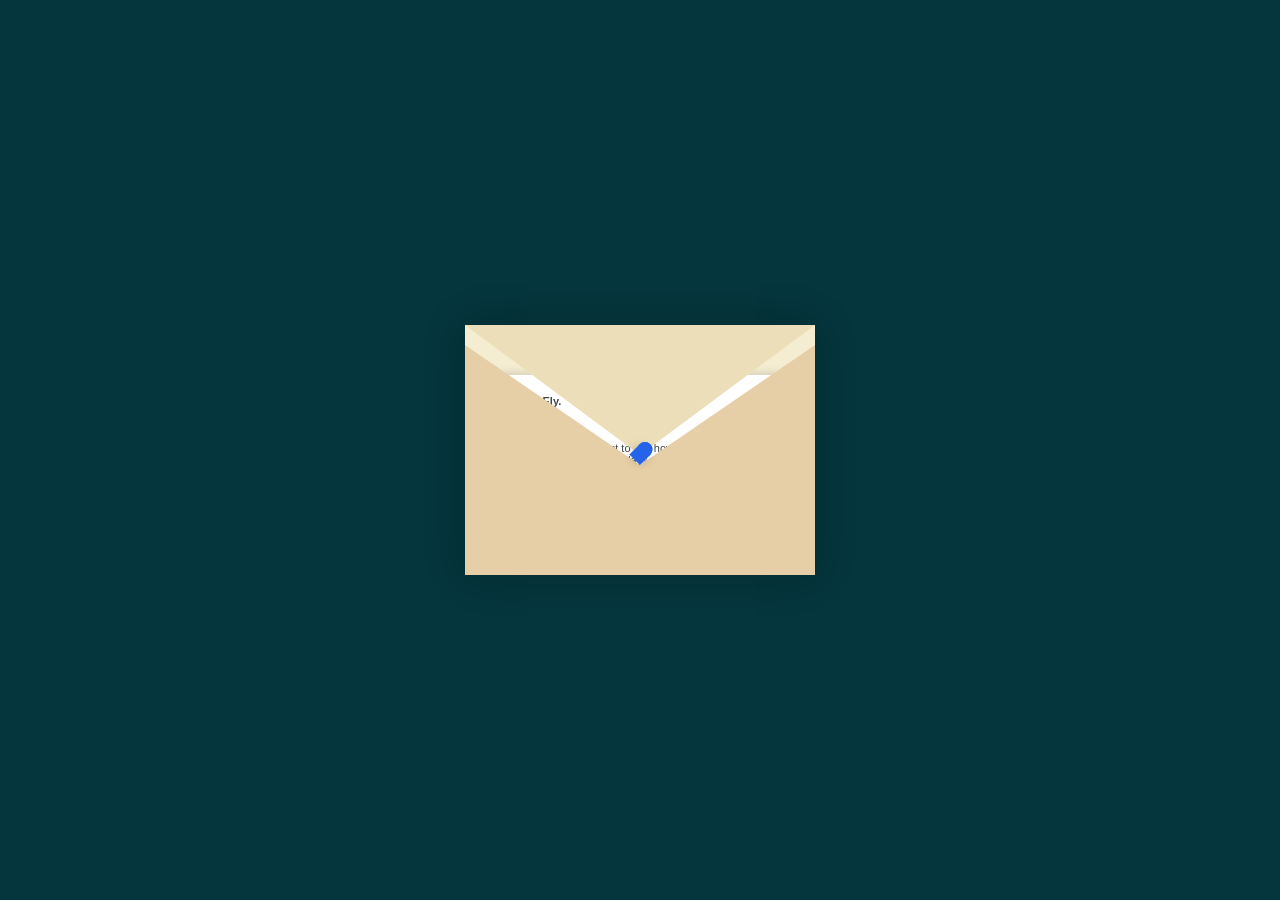
==== index.html @ 729a2709 "Update index.html" ====
<!DOCTYPE html>
<html lang="en">
<head>
    <meta charset="UTF-8">
    <meta http-equiv="X-UA-Compatible" content="IE=edge">
    <meta name="viewport" content="width=device-width, initial-scale=1.0">
    <title>Letter (Open/close on Click)</title>
    <link rel="stylesheet" href="style.css">
</head>
<body>
    <div class="container">
        <div class="envelope-wrapper">
            <!-- Blue Heart Seal in the Middle -->
            <div class="heart"></div>

            <!-- Floating Hearts that appear when opened -->
            <div class="floating-hearts">
                <div class="floating-heart"></div>
                <div class="floating-heart"></div>
                <div class="floating-heart"></div>
                <div class="floating-heart"></div>
            </div>

            <div class="envelope">
                <div class="letter">
                    <div class="text">
                        <strong>Dear Ely.</strong>
                        <p>
                            Dear Ely,
                            <br><br>
                            First of all, I just want to say how happy I am that we crossed paths. My days are instantly brighter just talking to you from all our shared laughter and special moments, to our endless kulitan whether were playing CODM together or just chatting away. Thank you for always matching my energy, for keeping up with my craziness and sense of humor, and for accepting me just as I am.
                            <br><br>
                            I know I can be a bit too kulit sometimes and I'm sorry if I ever get overwhelm, hehe! But the truth is, I only act this way because I feel completely safe with you. You are one of the very few people where I can fully let my guard down and just be completely myself. With you, Ive found a home. I love the way you always welcome me back, like a child coming home to a warm, comforting embrace after a long day. Thank you for making me feel so safe and cherished.
                            <br><br>
                            Ely i like you like I really like you for real, If you're wondering why I've fallen for you, it's because of everything you are. Its the way you talk or chat with me, the way you keeping up with my humor and my kakulitan, the way you care for me that touch my heart so bad that's the reason why I've fallen for you ely. I can't imagine ending my day without thinking of you or talking to you, because you have become the most important person in my world.
                        </p>
                    </div>
                </div>
            </div>
        </div>
    </div>

    <script>
        const envelope = document.querySelector('.envelope-wrapper');
        
        envelope.addEventListener('click', () => {
            envelope.classList.toggle('flap');
        });
    </script>
</body>
</html>
---- style.css ----
:root {
    --primary: #fff;
    --bg-color: rgb(5, 53, 61);
    --bg-envelope-color: #f5edd1;
    --envelope-tab: #ecdeb8;
    --envelope-cover: #e6cfa7;
    --shadow-color: rgba(0,0,0,0.2);
    --txt-color: #444;
    --heart-color: #2563eb; /* Royal blue heart seal */
}

body {
    margin: 0;
    padding: 0;
    box-sizing: border-box;
    background: var(--bg-color);
    display: flex;
    align-items: center;
    justify-content: center;
    height: 100vh;
}

.container {
    display: grid;
    place-items: center;
}

.envelope-wrapper {
    position: relative;
    background: var(--bg-envelope-color);
    box-shadow: 0 0 40px var(--shadow-color);
    width: 350px;
    height: 250px;
    cursor: pointer;
}

.envelope {
    position: absolute;
    top: 0;
    left: 0;
    width: 100%;
    height: 100%;
    overflow: hidden;
}

.envelope::before {
    content: '';
    position: absolute;
    top: 0;
    left: 0;
    z-index: 4;
    border-top: 130px solid var(--envelope-tab);
    border-right: 175px solid transparent;
    border-left: 175px solid transparent;
    transform-origin: top;
    transition: all 0.5s ease-in-out 0.7s;
}

.envelope::after {
    content: '';
    position: absolute;
    bottom: 0;
    left: 0;
    z-index: 2;
    border-top: 120px solid transparent;
    border-left: 175px solid var(--envelope-cover);
    border-right: 175px solid var(--envelope-cover);
    border-bottom: 110px solid var(--envelope-cover);
}

.letter {
    position: absolute;
    bottom: 0;
    left: 10%;
    width: 80%;
    height: 80%;
    background: var(--primary);
    transition: all 1s ease-in-out;
    padding: 20px 15px;
    box-shadow: 0 0 10px var(--shadow-color);
    z-index: 1;
    box-sizing: border-box;
    overflow-y: auto;
}

.letter > .text {
    font-family: 'Gill Sans', 'Gill Sans MT', Calibri, 'Trebuchet MS', sans-serif;
    font-size: 11px;
    color: var(--txt-color);
    text-align: left;
}

.heart {
    position: absolute;
    top: 50%;
    left: 50%;
    width: 15px;
    height: 15px;
    background: var(--heart-color);
    z-index: 5;
    transform: translate(-50%, -20%) rotate(45deg);
    transition: transform 0.5s ease-in-out 1s;
    box-shadow: 0 0 10px var(--shadow-color);
}

.heart::before,
.heart::after {
    content: '';
    position: absolute;
    width: 15px;
    height: 15px;
    background: var(--heart-color);
    border-radius: 50%;
}

.heart::before {
    top: -7.5px;
    left: 0;
}

.heart::after {
    right: 0;
    top: -7.5px;
}

/* Floating Hearts Animation */
.floating-hearts {
    position: absolute;
    width: 100%;
    height: 100%;
    pointer-events: none;
    z-index: 6;
    display: none;
}

.floating-heart {
    position: absolute;
    width: 12px;
    height: 12px;
    background: var(--heart-color);
    transform: rotate(45deg);
    opacity: 0;
}

.floating-heart::before,
.floating-heart::after {
    content: '';
    position: absolute;
    width: 12px;
    height: 12px;
    background: var(--heart-color);
    border-radius: 50%;
}

.floating-heart::before {
    top: -6px;
    left: 0;
}

.floating-heart::after {
    left: -6px;
    top: 0;
}

/* Trigger opening animations when .envelope-wrapper has .flap */
.envelope-wrapper.flap .floating-hearts {
    display: block;
}

.envelope-wrapper.flap .floating-heart:nth-child(1) {
    top: 40%;
    left: 35%;
    animation: floatUp 2s ease-in-out infinite;
    animation-delay: 0.8s;
}

.envelope-wrapper.flap .floating-heart:nth-child(2) {
    top: 40%;
    left: 60%;
    animation: floatUp 2.2s ease-in-out infinite;
    animation-delay: 1.1s;
}

.envelope-wrapper.flap .floating-heart:nth-child(3) {
    top: 30%;
    left: 45%;
    animation: floatUp 1.8s ease-in-out infinite;
    animation-delay: 1.4s;
}

.envelope-wrapper.flap .floating-heart:nth-child(4) {
    top: 35%;
    left: 55%;
    animation: floatUp 2.5s ease-in-out infinite;
    animation-delay: 1.6s;
}

@keyframes floatUp {
    0% {
        transform: translateY(0) scale(0.6) rotate(45deg);
        opacity: 0;
    }
    50% {
        opacity: 0.9;
    }
    100% {
        transform: translateY(-90px) scale(1.3) rotate(45deg);
        opacity: 0;
    }
}

.envelope-wrapper.flap .envelope::before {
    transform: rotateX(180deg);
    z-index: 0;
}

.envelope-wrapper.flap .envelope .letter {
    bottom: 100px;
    transform: scale(1.4);
    transition-delay: 1s;
    z-index: 3;
}

.envelope-wrapper.flap .heart {
    transform: translate(-50%, -20%) rotate(90deg);
    transition-delay: 0.4s;
}
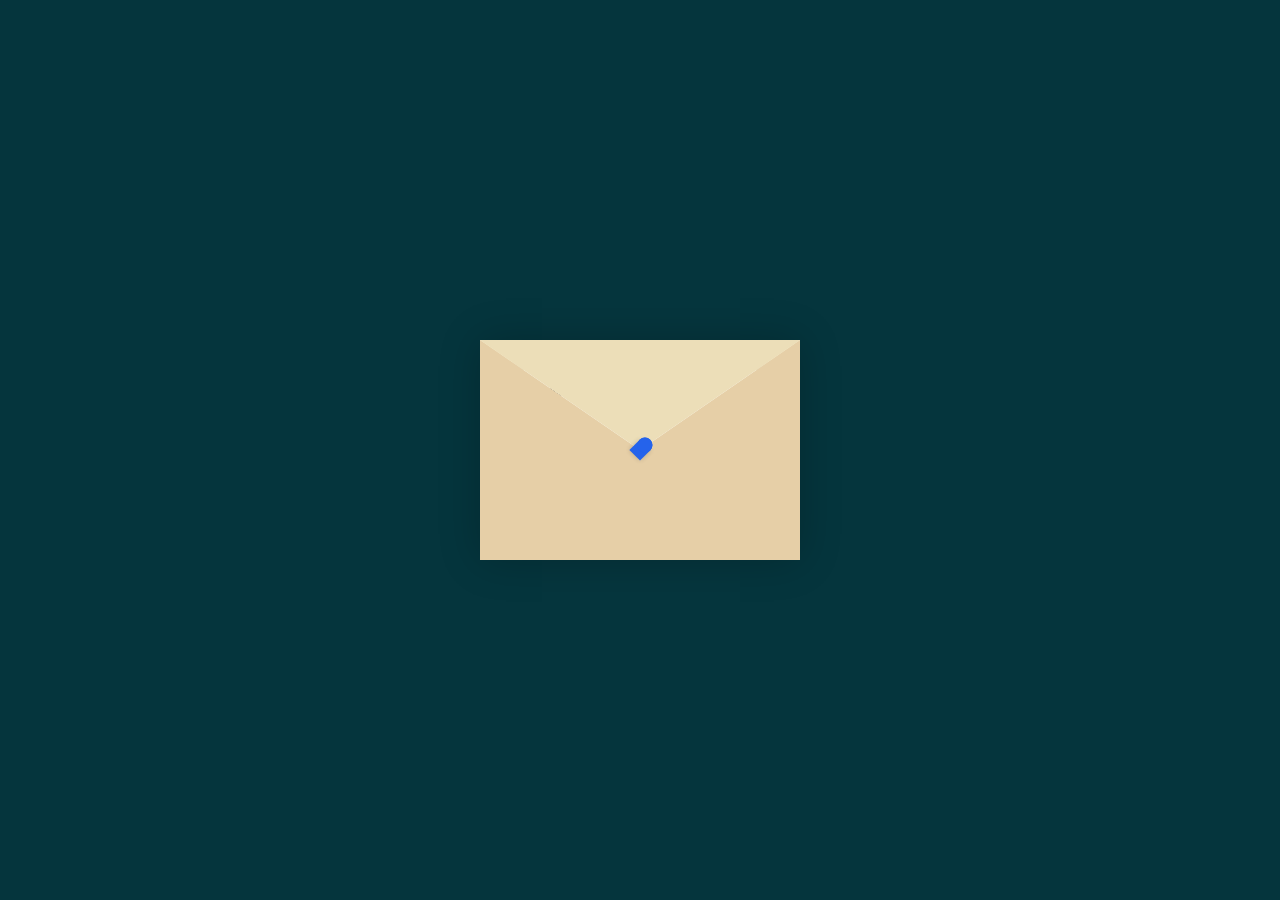
==== commit 4c17fa1a: "Update index.html" ====
--- a/index.html
+++ b/index.html
@@ -49,3 +49,4 @@
     </script>
 </body>
 </html>
+
--- a/style.css
+++ b/style.css
@@ -18,19 +18,21 @@
     align-items: center;
     justify-content: center;
     height: 100vh;
+    overflow: hidden;
 }
 
 .container {
-    display: grid;
-    place-items: center;
+    display: flex;
+    align-items: center;
+    justify-content: center;
 }
 
 .envelope-wrapper {
     position: relative;
     background: var(--bg-envelope-color);
     box-shadow: 0 0 40px var(--shadow-color);
-    width: 350px;
-    height: 250px;
+    width: 320px;
+    height: 220px;
     cursor: pointer;
 }
 
@@ -43,40 +45,43 @@
     overflow: hidden;
 }
 
+/* Envelope Top Flap */
 .envelope::before {
     content: '';
     position: absolute;
     top: 0;
     left: 0;
-    z-index: 4;
-    border-top: 130px solid var(--envelope-tab);
-    border-right: 175px solid transparent;
-    border-left: 175px solid transparent;
+    z-index: 3;
+    border-top: 110px solid var(--envelope-tab);
+    border-right: 160px solid transparent;
+    border-left: 160px solid transparent;
     transform-origin: top;
-    transition: all 0.5s ease-in-out 0.7s;
-}
-
+    transition: transform 0.4s ease-in-out 0.6s;
+}
+
+/* Envelope Bottom Pocket */
 .envelope::after {
     content: '';
     position: absolute;
     bottom: 0;
     left: 0;
     z-index: 2;
-    border-top: 120px solid transparent;
-    border-left: 175px solid var(--envelope-cover);
-    border-right: 175px solid var(--envelope-cover);
+    border-top: 110px solid transparent;
+    border-left: 160px solid var(--envelope-cover);
+    border-right: 160px solid var(--envelope-cover);
     border-bottom: 110px solid var(--envelope-cover);
 }
 
+/* The Letter */
 .letter {
     position: absolute;
-    bottom: 0;
-    left: 10%;
-    width: 80%;
-    height: 80%;
+    bottom: 10px;
+    left: 20px;
+    width: 280px;
+    height: 180px;
     background: var(--primary);
-    transition: all 1s ease-in-out;
-    padding: 20px 15px;
+    transition: all 1s ease-in-out 0.2s;
+    padding: 15px;
     box-shadow: 0 0 10px var(--shadow-color);
     z-index: 1;
     box-sizing: border-box;
@@ -86,10 +91,12 @@
 .letter > .text {
     font-family: 'Gill Sans', 'Gill Sans MT', Calibri, 'Trebuchet MS', sans-serif;
     font-size: 11px;
+    line-height: 1.4;
     color: var(--txt-color);
     text-align: left;
 }
 
+/* Blue Heart Seal in the Middle */
 .heart {
     position: absolute;
     top: 50%;
@@ -97,10 +104,10 @@
     width: 15px;
     height: 15px;
     background: var(--heart-color);
-    z-index: 5;
-    transform: translate(-50%, -20%) rotate(45deg);
-    transition: transform 0.5s ease-in-out 1s;
-    box-shadow: 0 0 10px var(--shadow-color);
+    z-index: 4;
+    transform: translate(-50%, -50%) rotate(45deg);
+    transition: all 0.4s ease-in-out;
+    box-shadow: 0 0 5px var(--shadow-color);
 }
 
 .heart::before,
@@ -129,14 +136,14 @@
     width: 100%;
     height: 100%;
     pointer-events: none;
-    z-index: 6;
+    z-index: 5;
     display: none;
 }
 
 .floating-heart {
     position: absolute;
-    width: 12px;
-    height: 12px;
+    width: 10px;
+    height: 10px;
     background: var(--heart-color);
     transform: rotate(45deg);
     opacity: 0;
@@ -146,53 +153,72 @@
 .floating-heart::after {
     content: '';
     position: absolute;
-    width: 12px;
-    height: 12px;
+    width: 10px;
+    height: 10px;
     background: var(--heart-color);
     border-radius: 50%;
 }
 
 .floating-heart::before {
-    top: -6px;
+    top: -5px;
     left: 0;
 }
 
 .floating-heart::after {
-    left: -6px;
+    left: -5px;
     top: 0;
 }
 
-/* Trigger opening animations when .envelope-wrapper has .flap */
+/* Opened State Triggered by Click (.flap) */
+.envelope-wrapper.flap .envelope::before {
+    transform: rotateX(180deg);
+    z-index: 0;
+    transition-delay: 0s;
+}
+
+.envelope-wrapper.flap .heart {
+    transform: translate(-50%, -50%) scale(0);
+    opacity: 0;
+    transition-delay: 0s;
+}
+
+.envelope-wrapper.flap .letter {
+    bottom: 50px;
+    height: 260px;
+    z-index: 3;
+    transition-delay: 0.4s;
+}
+
 .envelope-wrapper.flap .floating-hearts {
     display: block;
 }
 
 .envelope-wrapper.flap .floating-heart:nth-child(1) {
-    top: 40%;
+    top: 30%;
     left: 35%;
     animation: floatUp 2s ease-in-out infinite;
-    animation-delay: 0.8s;
+    animation-delay: 0.6s;
 }
 
 .envelope-wrapper.flap .floating-heart:nth-child(2) {
-    top: 40%;
+    top: 30%;
     left: 60%;
     animation: floatUp 2.2s ease-in-out infinite;
-    animation-delay: 1.1s;
+    animation-delay: 0.9s;
 }
 
 .envelope-wrapper.flap .floating-heart:nth-child(3) {
-    top: 30%;
+    top: 20%;
     left: 45%;
     animation: floatUp 1.8s ease-in-out infinite;
-    animation-delay: 1.4s;
+    animation-delay: 1.2s;
 }
 
 .envelope-wrapper.flap .floating-heart:nth-child(4) {
-    top: 35%;
+    top: 25%;
     left: 55%;
     animation: floatUp 2.5s ease-in-out infinite;
-    animation-delay: 1.6s;
+    animation-delay: 1.4s;
 }
 
 @keyframes floatUp {
@@ -204,24 +230,7 @@
         opacity: 0.9;
     }
     100% {
-        transform: translateY(-90px) scale(1.3) rotate(45deg);
+        transform: translateY(-70px) scale(1.2) rotate(45deg);
         opacity: 0;
     }
 }
-
-.envelope-wrapper.flap .envelope::before {
-    transform: rotateX(180deg);
-    z-index: 0;
-}
-
-.envelope-wrapper.flap .envelope .letter {
-    bottom: 100px;
-    transform: scale(1.4);
-    transition-delay: 1s;
-    z-index: 3;
-}
-
-.envelope-wrapper.flap .heart {
-    transform: translate(-50%, -20%) rotate(90deg);
-    transition-delay: 0.4s;
-}
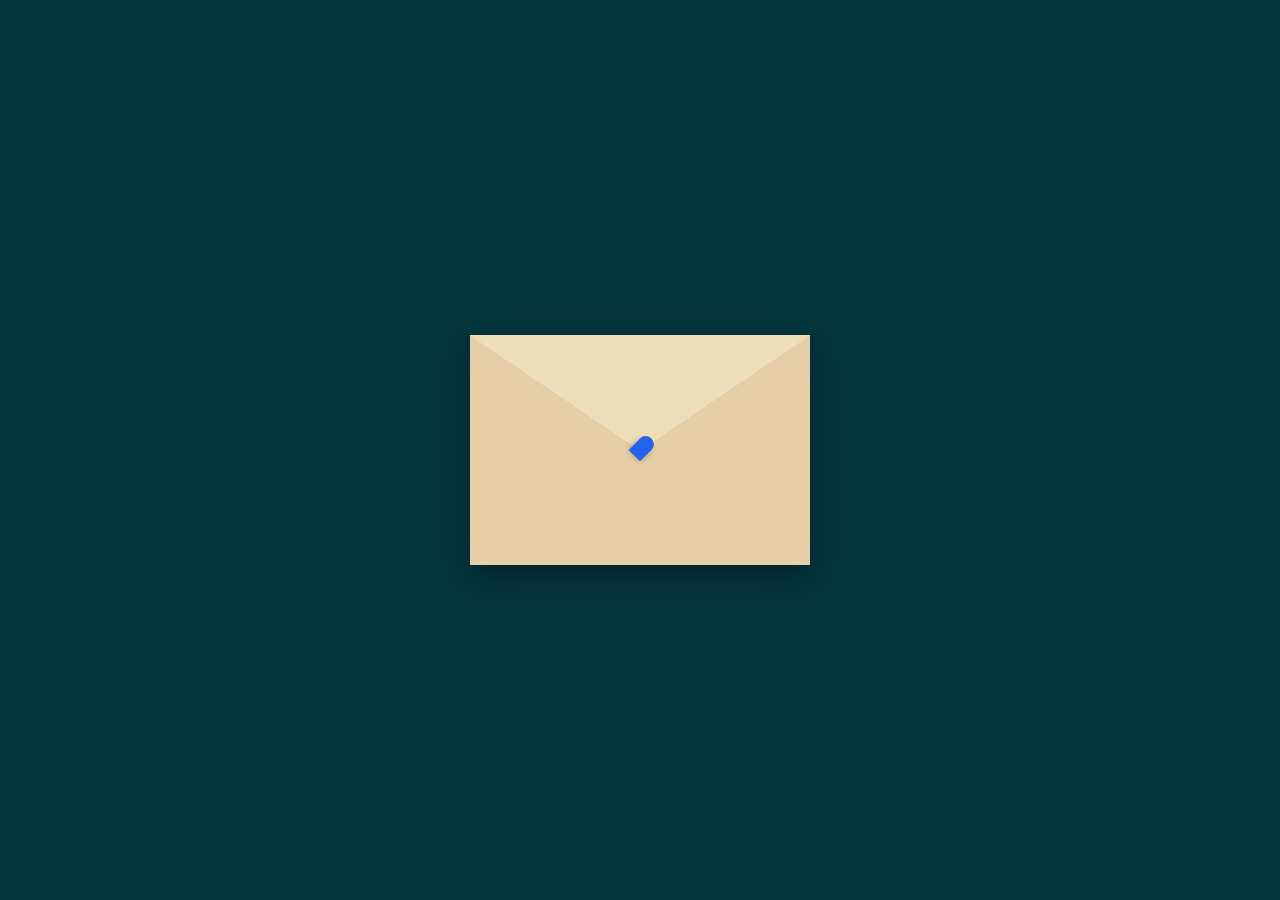
==== commit ce7ce202: "Update index.html" ====
--- a/index.html
+++ b/index.html
@@ -49,4 +49,3 @@
     </script>
 </body>
 </html>
-
--- a/style.css
+++ b/style.css
@@ -4,7 +4,7 @@
     --bg-envelope-color: #f5edd1;
     --envelope-tab: #ecdeb8;
     --envelope-cover: #e6cfa7;
-    --shadow-color: rgba(0,0,0,0.2);
+    --shadow-color: rgba(0,0,0,0.3);
     --txt-color: #444;
     --heart-color: #2563eb; /* Royal blue heart seal */
 }
@@ -30,9 +30,9 @@
 .envelope-wrapper {
     position: relative;
     background: var(--bg-envelope-color);
-    box-shadow: 0 0 40px var(--shadow-color);
-    width: 320px;
-    height: 220px;
+    box-shadow: 0 10px 30px var(--shadow-color);
+    width: 340px;
+    height: 230px;
     cursor: pointer;
 }
 
@@ -42,7 +42,7 @@
     left: 0;
     width: 100%;
     height: 100%;
-    overflow: hidden;
+    overflow: visible; /* Fixed: allows letter to slide out without cropping */
 }
 
 /* Envelope Top Flap */
@@ -51,12 +51,12 @@
     position: absolute;
     top: 0;
     left: 0;
-    z-index: 3;
-    border-top: 110px solid var(--envelope-tab);
-    border-right: 160px solid transparent;
-    border-left: 160px solid transparent;
+    z-index: 4;
+    border-top: 115px solid var(--envelope-tab);
+    border-right: 170px solid transparent;
+    border-left: 170px solid transparent;
     transform-origin: top;
-    transition: transform 0.4s ease-in-out 0.6s;
+    transition: transform 0.4s ease-in-out 0.5s;
 }
 
 /* Envelope Bottom Pocket */
@@ -66,23 +66,23 @@
     bottom: 0;
     left: 0;
     z-index: 2;
-    border-top: 110px solid transparent;
-    border-left: 160px solid var(--envelope-cover);
-    border-right: 160px solid var(--envelope-cover);
-    border-bottom: 110px solid var(--envelope-cover);
-}
-
-/* The Letter */
+    border-top: 115px solid transparent;
+    border-left: 170px solid var(--envelope-cover);
+    border-right: 170px solid var(--envelope-cover);
+    border-bottom: 115px solid var(--envelope-cover);
+}
+
+/* The Letter Card */
 .letter {
     position: absolute;
-    bottom: 10px;
+    bottom: 15px;
     left: 20px;
-    width: 280px;
+    width: 300px;
     height: 180px;
     background: var(--primary);
-    transition: all 1s ease-in-out 0.2s;
-    padding: 15px;
-    box-shadow: 0 0 10px var(--shadow-color);
+    transition: all 0.8s cubic-bezier(0.4, 0, 0.2, 1) 0.1s;
+    padding: 18px;
+    box-shadow: 0 5px 20px var(--shadow-color);
     z-index: 1;
     box-sizing: border-box;
     overflow-y: auto;
@@ -91,7 +91,7 @@
 .letter > .text {
     font-family: 'Gill Sans', 'Gill Sans MT', Calibri, 'Trebuchet MS', sans-serif;
     font-size: 11px;
-    line-height: 1.4;
+    line-height: 1.5;
     color: var(--txt-color);
     text-align: left;
 }
@@ -101,49 +101,49 @@
     position: absolute;
     top: 50%;
     left: 50%;
-    width: 15px;
-    height: 15px;
-    background: var(--heart-color);
-    z-index: 4;
+    width: 16px;
+    height: 16px;
+    background: var(--heart-color);
+    z-index: 5;
     transform: translate(-50%, -50%) rotate(45deg);
-    transition: all 0.4s ease-in-out;
-    box-shadow: 0 0 5px var(--shadow-color);
+    transition: all 0.3s ease-in-out;
+    box-shadow: 0 0 6px var(--shadow-color);
 }
 
 .heart::before,
 .heart::after {
     content: '';
     position: absolute;
-    width: 15px;
-    height: 15px;
+    width: 16px;
+    height: 16px;
     background: var(--heart-color);
     border-radius: 50%;
 }
 
 .heart::before {
-    top: -7.5px;
+    top: -8px;
     left: 0;
 }
 
 .heart::after {
     right: 0;
-    top: -7.5px;
-}
-
-/* Floating Hearts Animation */
+    top: -8px;
+}
+
+/* Floating Hearts Animation Container */
 .floating-hearts {
     position: absolute;
     width: 100%;
     height: 100%;
     pointer-events: none;
-    z-index: 5;
+    z-index: 6;
     display: none;
 }
 
 .floating-heart {
     position: absolute;
-    width: 10px;
-    height: 10px;
+    width: 12px;
+    height: 12px;
     background: var(--heart-color);
     transform: rotate(45deg);
     opacity: 0;
@@ -153,19 +153,19 @@
 .floating-heart::after {
     content: '';
     position: absolute;
-    width: 10px;
-    height: 10px;
+    width: 12px;
+    height: 12px;
     background: var(--heart-color);
     border-radius: 50%;
 }
 
 .floating-heart::before {
-    top: -5px;
+    top: -6px;
     left: 0;
 }
 
 .floating-heart::after {
-    left: -5px;
+    left: -6px;
     top: 0;
 }
 
@@ -183,10 +183,10 @@
 }
 
 .envelope-wrapper.flap .letter {
-    bottom: 50px;
-    height: 260px;
+    bottom: 45px;
+    height: 270px;
     z-index: 3;
-    transition-delay: 0.4s;
+    transition-delay: 0.3s;
 }
 
 .envelope-wrapper.flap .floating-hearts {
@@ -194,31 +194,31 @@
 }
 
 .envelope-wrapper.flap .floating-heart:nth-child(1) {
-    top: 30%;
-    left: 35%;
+    top: 25%;
+    left: 30%;
     animation: floatUp 2s ease-in-out infinite;
-    animation-delay: 0.6s;
+    animation-delay: 0.5s;
 }
 
 .envelope-wrapper.flap .floating-heart:nth-child(2) {
-    top: 30%;
-    left: 60%;
+    top: 25%;
+    left: 65%;
     animation: floatUp 2.2s ease-in-out infinite;
-    animation-delay: 0.9s;
+    animation-delay: 0.8s;
 }
 
 .envelope-wrapper.flap .floating-heart:nth-child(3) {
-    top: 20%;
+    top: 15%;
     left: 45%;
     animation: floatUp 1.8s ease-in-out infinite;
-    animation-delay: 1.2s;
+    animation-delay: 1.1s;
 }
 
 .envelope-wrapper.flap .floating-heart:nth-child(4) {
-    top: 25%;
+    top: 20%;
     left: 55%;
-    animation: floatUp 2.5s ease-in-out infinite;
-    animation-delay: 1.4s;
+    animation: floatUp 2.4s ease-in-out infinite;
+    animation-delay: 1.3s;
 }
 
 @keyframes floatUp {
@@ -230,7 +230,7 @@
         opacity: 0.9;
     }
     100% {
-        transform: translateY(-70px) scale(1.2) rotate(45deg);
+        transform: translateY(-80px) scale(1.25) rotate(45deg);
         opacity: 0;
     }
 }
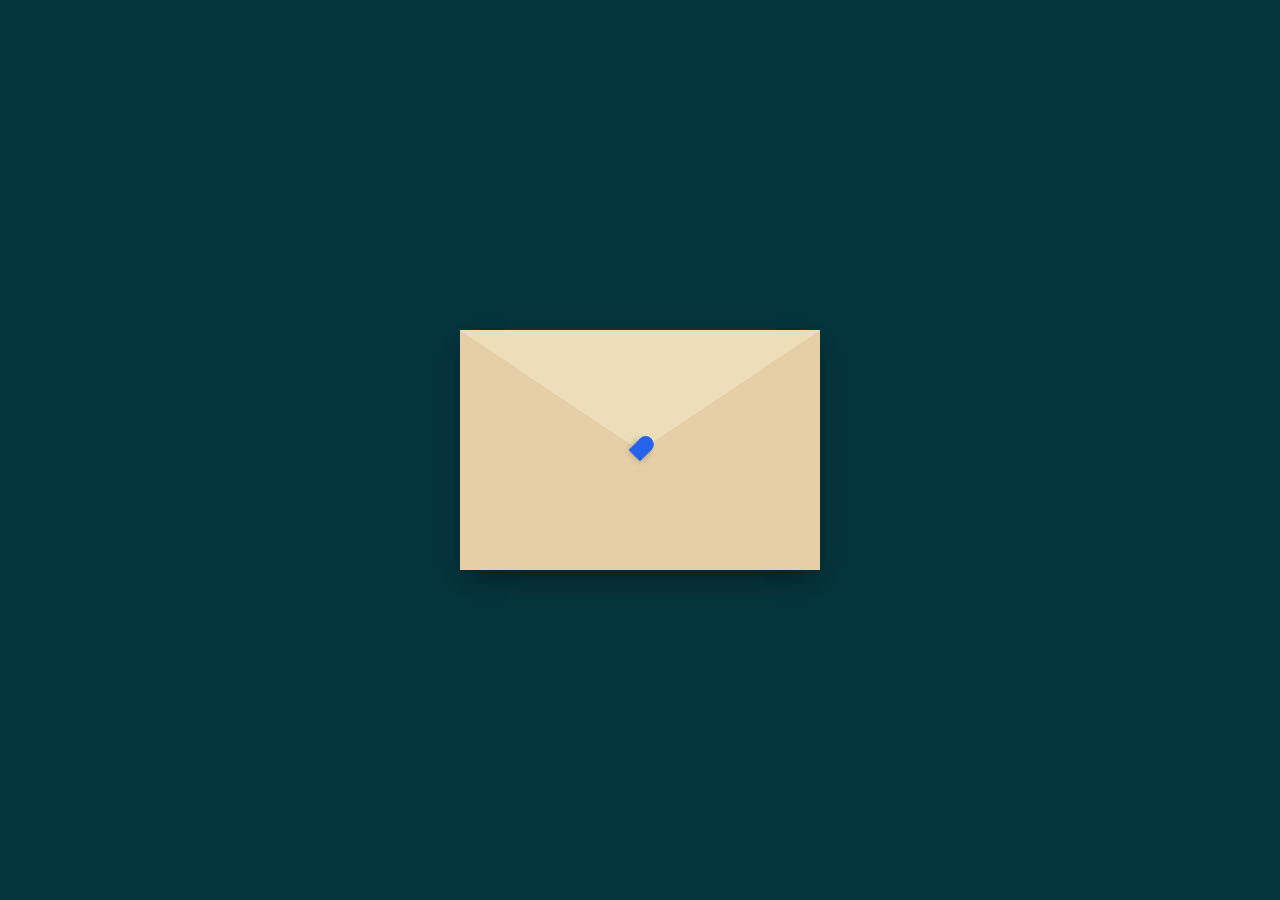
==== commit b17d6e5a: "Update index.html" ====
--- a/index.html
+++ b/index.html
@@ -10,9 +10,6 @@
 <body>
     <div class="container">
         <div class="envelope-wrapper">
-            <!-- Blue Heart Seal in the Middle -->
-            <div class="heart"></div>
-
             <!-- Floating Hearts that appear when opened -->
             <div class="floating-hearts">
                 <div class="floating-heart"></div>
@@ -36,6 +33,8 @@
                         </p>
                     </div>
                 </div>
+                <!-- Blue Heart Seal placed inside envelope so it stays fully visible on top -->
+                <div class="heart"></div>
             </div>
         </div>
     </div>
--- a/style.css
+++ b/style.css
@@ -31,8 +31,8 @@
     position: relative;
     background: var(--bg-envelope-color);
     box-shadow: 0 10px 30px var(--shadow-color);
-    width: 340px;
-    height: 230px;
+    width: 360px;
+    height: 240px;
     cursor: pointer;
 }
 
@@ -42,7 +42,7 @@
     left: 0;
     width: 100%;
     height: 100%;
-    overflow: visible; /* Fixed: allows letter to slide out without cropping */
+    overflow: visible;
 }
 
 /* Envelope Top Flap */
@@ -52,11 +52,11 @@
     top: 0;
     left: 0;
     z-index: 4;
-    border-top: 115px solid var(--envelope-tab);
-    border-right: 170px solid transparent;
-    border-left: 170px solid transparent;
+    border-top: 120px solid var(--envelope-tab);
+    border-right: 180px solid transparent;
+    border-left: 180px solid transparent;
     transform-origin: top;
-    transition: transform 0.4s ease-in-out 0.5s;
+    transition: transform 0.4s ease-in-out 0.4s;
 }
 
 /* Envelope Bottom Pocket */
@@ -66,22 +66,22 @@
     bottom: 0;
     left: 0;
     z-index: 2;
-    border-top: 115px solid transparent;
-    border-left: 170px solid var(--envelope-cover);
-    border-right: 170px solid var(--envelope-cover);
-    border-bottom: 115px solid var(--envelope-cover);
+    border-top: 120px solid transparent;
+    border-left: 180px solid var(--envelope-cover);
+    border-right: 180px solid var(--envelope-cover);
+    border-bottom: 120px solid var(--envelope-cover);
 }
 
 /* The Letter Card */
 .letter {
     position: absolute;
-    bottom: 15px;
-    left: 20px;
-    width: 300px;
-    height: 180px;
+    bottom: 10px;
+    left: 25px;
+    width: 310px;
+    height: 190px;
     background: var(--primary);
     transition: all 0.8s cubic-bezier(0.4, 0, 0.2, 1) 0.1s;
-    padding: 18px;
+    padding: 20px;
     box-shadow: 0 5px 20px var(--shadow-color);
     z-index: 1;
     box-sizing: border-box;
@@ -182,10 +182,11 @@
     transition-delay: 0s;
 }
 
+/* Letter slides fully out to the top and expands */
 .envelope-wrapper.flap .letter {
-    bottom: 45px;
-    height: 270px;
-    z-index: 3;
+    bottom: 60px;
+    height: 310px;
+    z-index: 10;
     transition-delay: 0.3s;
 }
 
@@ -194,28 +195,28 @@
 }
 
 .envelope-wrapper.flap .floating-heart:nth-child(1) {
-    top: 25%;
+    top: -10px;
     left: 30%;
     animation: floatUp 2s ease-in-out infinite;
     animation-delay: 0.5s;
 }
 
 .envelope-wrapper.flap .floating-heart:nth-child(2) {
-    top: 25%;
+    top: -10px;
     left: 65%;
     animation: floatUp 2.2s ease-in-out infinite;
     animation-delay: 0.8s;
 }
 
 .envelope-wrapper.flap .floating-heart:nth-child(3) {
-    top: 15%;
+    top: -20px;
     left: 45%;
     animation: floatUp 1.8s ease-in-out infinite;
     animation-delay: 1.1s;
 }
 
 .envelope-wrapper.flap .floating-heart:nth-child(4) {
-    top: 20%;
+    top: -15px;
     left: 55%;
     animation: floatUp 2.4s ease-in-out infinite;
     animation-delay: 1.3s;
@@ -230,7 +231,8 @@
         opacity: 0.9;
     }
     100% {
-        transform: translateY(-80px) scale(1.25) rotate(45deg);
+        transform: translateY(-90px) scale(1.25) rotate(45deg);
         opacity: 0;
     }
 }
+
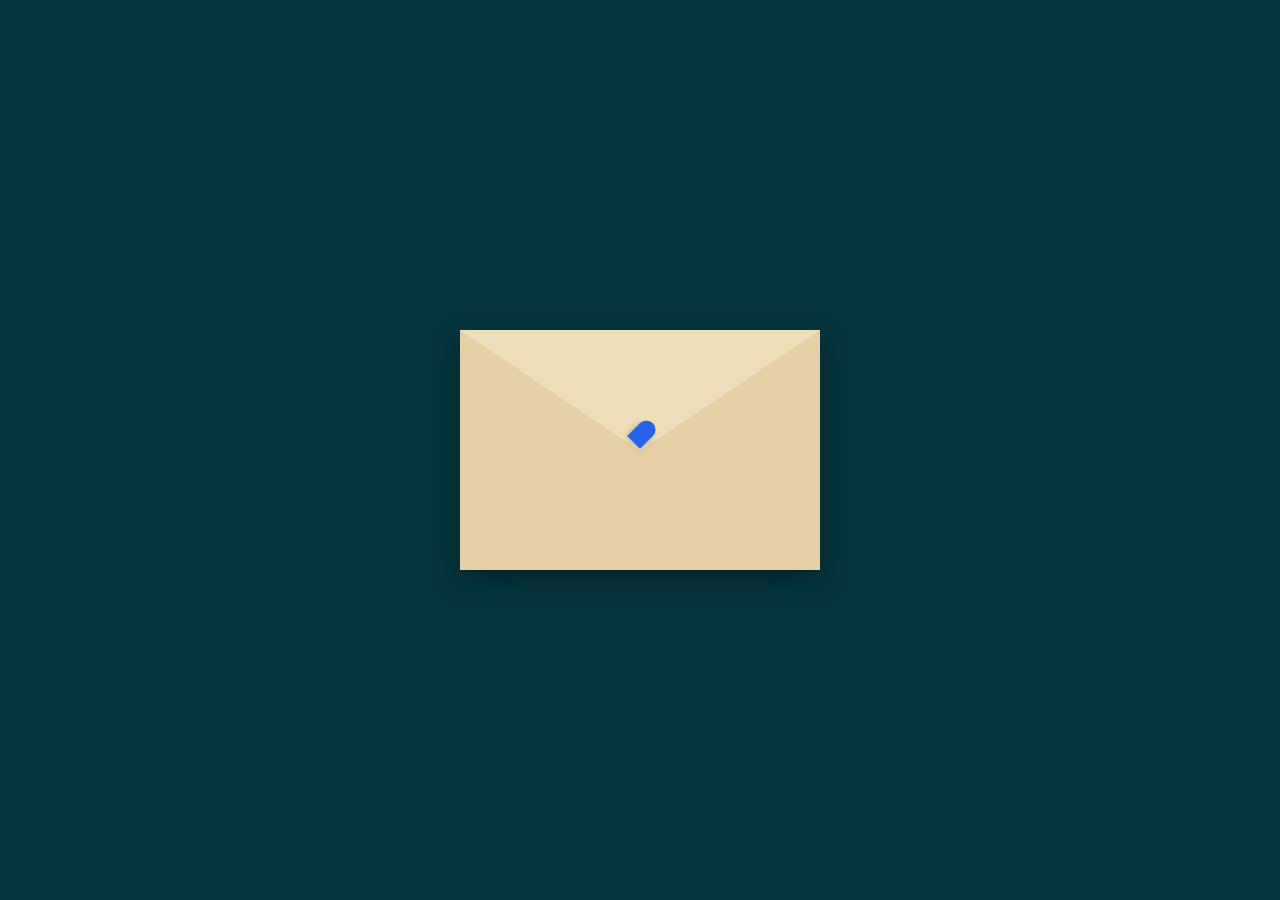
==== commit 95ca44ca: "Update index.html" ====
--- a/index.html
+++ b/index.html
@@ -33,7 +33,7 @@
                         </p>
                     </div>
                 </div>
-                <!-- Blue Heart Seal placed inside envelope so it stays fully visible on top -->
+                <!-- Blue Heart Seal -->
                 <div class="heart"></div>
             </div>
         </div>
@@ -48,3 +48,4 @@
     </script>
 </body>
 </html>
+
--- a/style.css
+++ b/style.css
@@ -51,7 +51,7 @@
     position: absolute;
     top: 0;
     left: 0;
-    z-index: 4;
+    z-index: 3;
     border-top: 120px solid var(--envelope-tab);
     border-right: 180px solid transparent;
     border-left: 180px solid transparent;
@@ -99,12 +99,12 @@
 /* Blue Heart Seal in the Middle */
 .heart {
     position: absolute;
-    top: 50%;
+    top: 44%;
     left: 50%;
-    width: 16px;
-    height: 16px;
-    background: var(--heart-color);
-    z-index: 5;
+    width: 18px;
+    height: 18px;
+    background: var(--heart-color);
+    z-index: 10;
     transform: translate(-50%, -50%) rotate(45deg);
     transition: all 0.3s ease-in-out;
     box-shadow: 0 0 6px var(--shadow-color);
@@ -114,20 +114,20 @@
 .heart::after {
     content: '';
     position: absolute;
-    width: 16px;
-    height: 16px;
+    width: 18px;
+    height: 18px;
     background: var(--heart-color);
     border-radius: 50%;
 }
 
 .heart::before {
-    top: -8px;
+    top: -9px;
     left: 0;
 }
 
 .heart::after {
     right: 0;
-    top: -8px;
+    top: -9px;
 }
 
 /* Floating Hearts Animation Container */
@@ -136,7 +136,7 @@
     width: 100%;
     height: 100%;
     pointer-events: none;
-    z-index: 6;
+    z-index: 20;
     display: none;
 }
 
@@ -186,7 +186,7 @@
 .envelope-wrapper.flap .letter {
     bottom: 60px;
     height: 310px;
-    z-index: 10;
+    z-index: 15;
     transition-delay: 0.3s;
 }
 
@@ -236,3 +236,4 @@
     }
 }
 
+
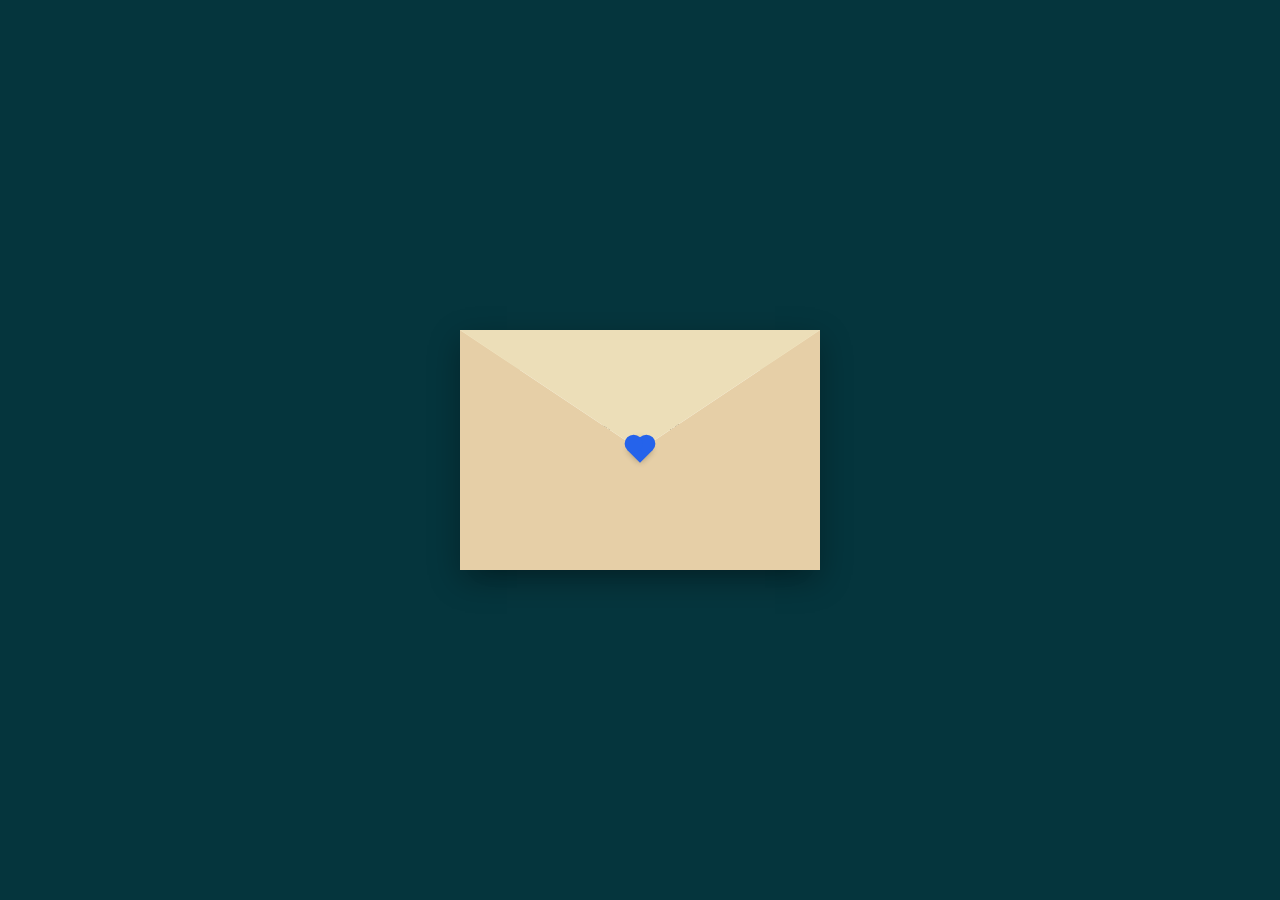
==== commit 60d6e6c4: "Update index.html" ====
--- a/index.html
+++ b/index.html
@@ -24,13 +24,9 @@
                         <strong>Dear Ely.</strong>
                         <p>
                             Dear Ely,
-                            <br><br>
-                            First of all, I just want to say how happy I am that we crossed paths. My days are instantly brighter just talking to you from all our shared laughter and special moments, to our endless kulitan whether were playing CODM together or just chatting away. Thank you for always matching my energy, for keeping up with my craziness and sense of humor, and for accepting me just as I am.
-                            <br><br>
-                            I know I can be a bit too kulit sometimes and I'm sorry if I ever get overwhelm, hehe! But the truth is, I only act this way because I feel completely safe with you. You are one of the very few people where I can fully let my guard down and just be completely myself. With you, Ive found a home. I love the way you always welcome me back, like a child coming home to a warm, comforting embrace after a long day. Thank you for making me feel so safe and cherished.
-                            <br><br>
-                            Ely i like you like I really like you for real, If you're wondering why I've fallen for you, it's because of everything you are. Its the way you talk or chat with me, the way you keeping up with my humor and my kakulitan, the way you care for me that touch my heart so bad that's the reason why I've fallen for you ely. I can't imagine ending my day without thinking of you or talking to you, because you have become the most important person in my world.
-                        </p>
+                            <b></b>
+                              Dear Siopao. 
+Hindi na ako magpapa ligoy ligoy pa Crush kita siopao since 1st year alam mo bakit kita nagustuhan yung smile, eyes, laugh mo is nakaka akit talaga and yung pisnge mo po ang cute HAHAHA. I think nag simula to nung first face to face natin and nung nakita kita na strar stuck ako sa cuteness mo and sa eyes mo po and nung tumagal is nagustuhan kona rin yung humor mo and yung pagiging makulit mo, kaya kita inaasar non kasi crush nga kita kaya sorry na kaagad sa mga pangungulit at pangangasar ko dati di ko sinasadya yon (😛). So busseng siopao i like you po matagal na ngayon ko lang sinabi kasi ayon nga may kausap ka dati kaya tinigil ko po pero ngayon nagugustuhan ulit kita no joke every time na nag uusap tayo naka ngiti ako (ikaw kasi ih HHAHAHAA) yun lang po. I LIKE YOU MS ANGRY SIOPAO.
                     </div>
                 </div>
                 <!-- Blue Heart Seal -->
--- a/style.css
+++ b/style.css
@@ -96,10 +96,10 @@
     text-align: left;
 }
 
-/* Blue Heart Seal in the Middle */
+/* Fixed Blue Heart Seal */
 .heart {
     position: absolute;
-    top: 44%;
+    top: 50%;
     left: 50%;
     width: 18px;
     height: 18px;
@@ -126,8 +126,8 @@
 }
 
 .heart::after {
-    right: 0;
-    top: -9px;
+    left: -9px;
+    top: 0;
 }
 
 /* Floating Hearts Animation Container */
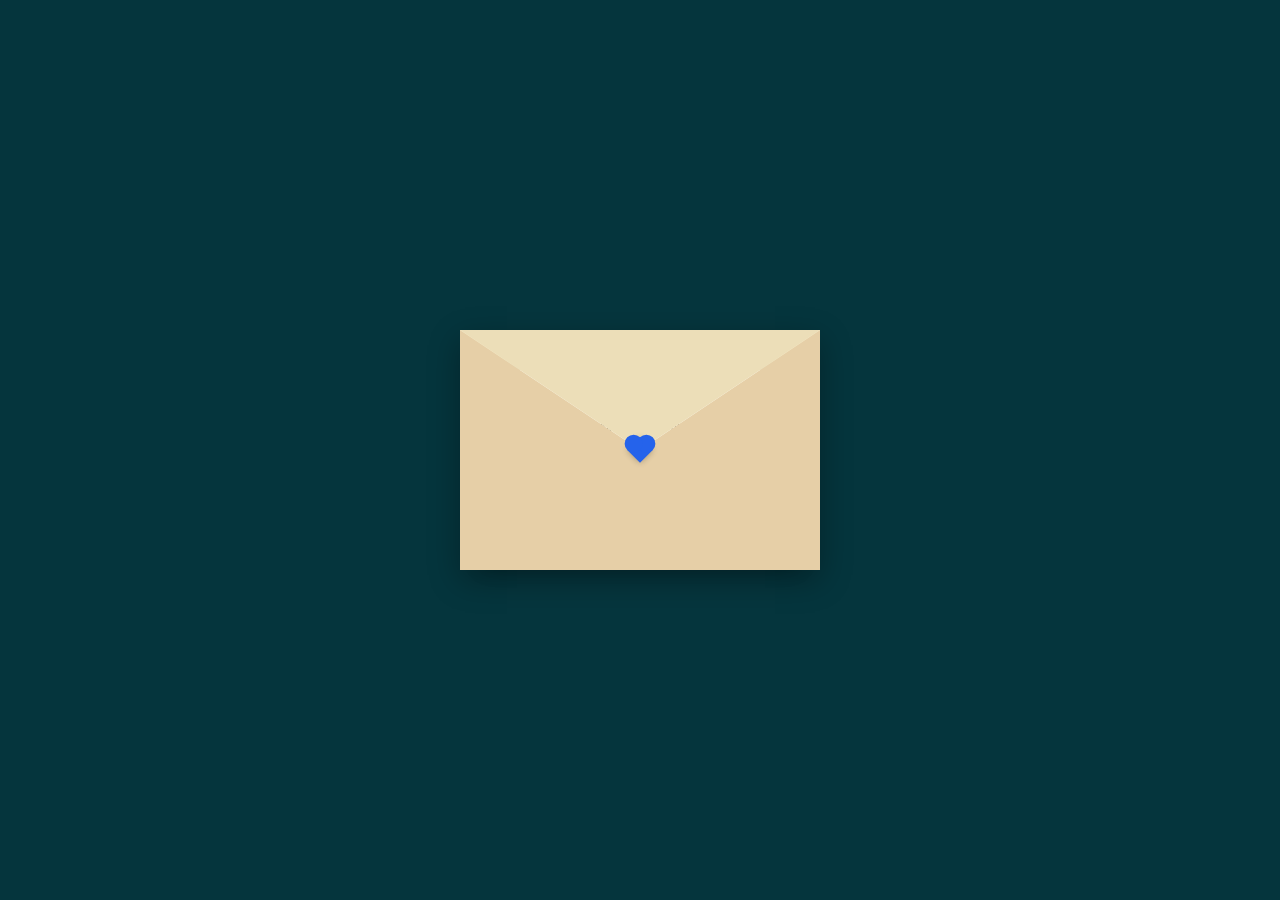
==== commit 7d708eaf: "Update index.html" ====
--- a/index.html
+++ b/index.html
@@ -23,9 +23,9 @@
                     <div class="text">
                         <strong>Dear Ely.</strong>
                         <p>
-                            Dear Ely,
+                            Dear Siopao
                             <b></b>
-                              Dear Siopao. 
+                              Halo siopaooo
 Hindi na ako magpapa ligoy ligoy pa Crush kita siopao since 1st year alam mo bakit kita nagustuhan yung smile, eyes, laugh mo is nakaka akit talaga and yung pisnge mo po ang cute HAHAHA. I think nag simula to nung first face to face natin and nung nakita kita na strar stuck ako sa cuteness mo and sa eyes mo po and nung tumagal is nagustuhan kona rin yung humor mo and yung pagiging makulit mo, kaya kita inaasar non kasi crush nga kita kaya sorry na kaagad sa mga pangungulit at pangangasar ko dati di ko sinasadya yon (😛). So busseng siopao i like you po matagal na ngayon ko lang sinabi kasi ayon nga may kausap ka dati kaya tinigil ko po pero ngayon nagugustuhan ulit kita no joke every time na nag uusap tayo naka ngiti ako (ikaw kasi ih HHAHAHAA) yun lang po. I LIKE YOU MS ANGRY SIOPAO.
                     </div>
                 </div>
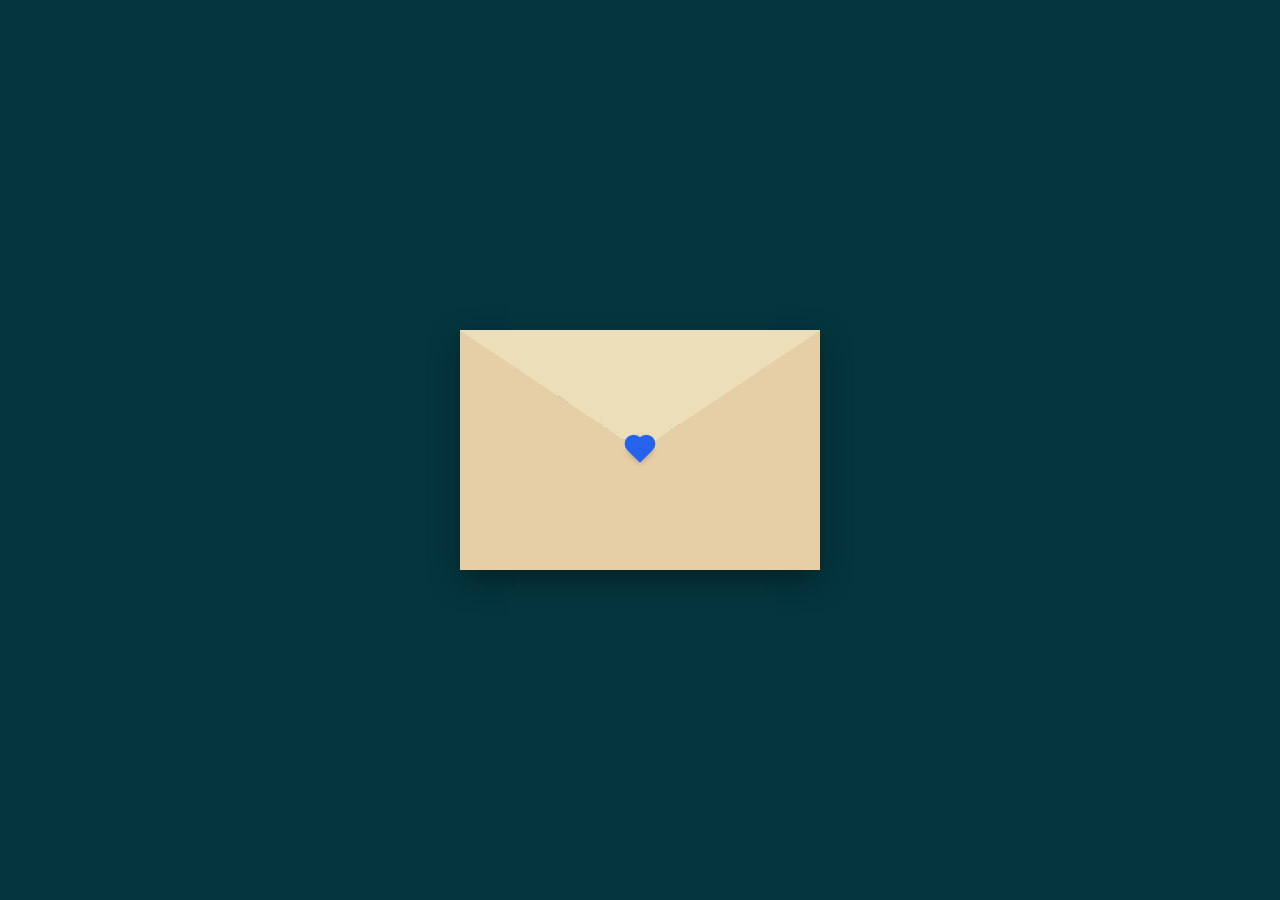
==== commit 50d0f5b0: "Update index.html" ====
--- a/index.html
+++ b/index.html
@@ -21,9 +21,8 @@
             <div class="envelope">
                 <div class="letter">
                     <div class="text">
-                        <strong>Dear Ely.</strong>
+                        <strong>Dear Siopao</strong>
                         <p>
-                            Dear Siopao
                             <b></b>
                               Halo siopaooo
 Hindi na ako magpapa ligoy ligoy pa Crush kita siopao since 1st year alam mo bakit kita nagustuhan yung smile, eyes, laugh mo is nakaka akit talaga and yung pisnge mo po ang cute HAHAHA. I think nag simula to nung first face to face natin and nung nakita kita na strar stuck ako sa cuteness mo and sa eyes mo po and nung tumagal is nagustuhan kona rin yung humor mo and yung pagiging makulit mo, kaya kita inaasar non kasi crush nga kita kaya sorry na kaagad sa mga pangungulit at pangangasar ko dati di ko sinasadya yon (😛). So busseng siopao i like you po matagal na ngayon ko lang sinabi kasi ayon nga may kausap ka dati kaya tinigil ko po pero ngayon nagugustuhan ulit kita no joke every time na nag uusap tayo naka ngiti ako (ikaw kasi ih HHAHAHAA) yun lang po. I LIKE YOU MS ANGRY SIOPAO.
